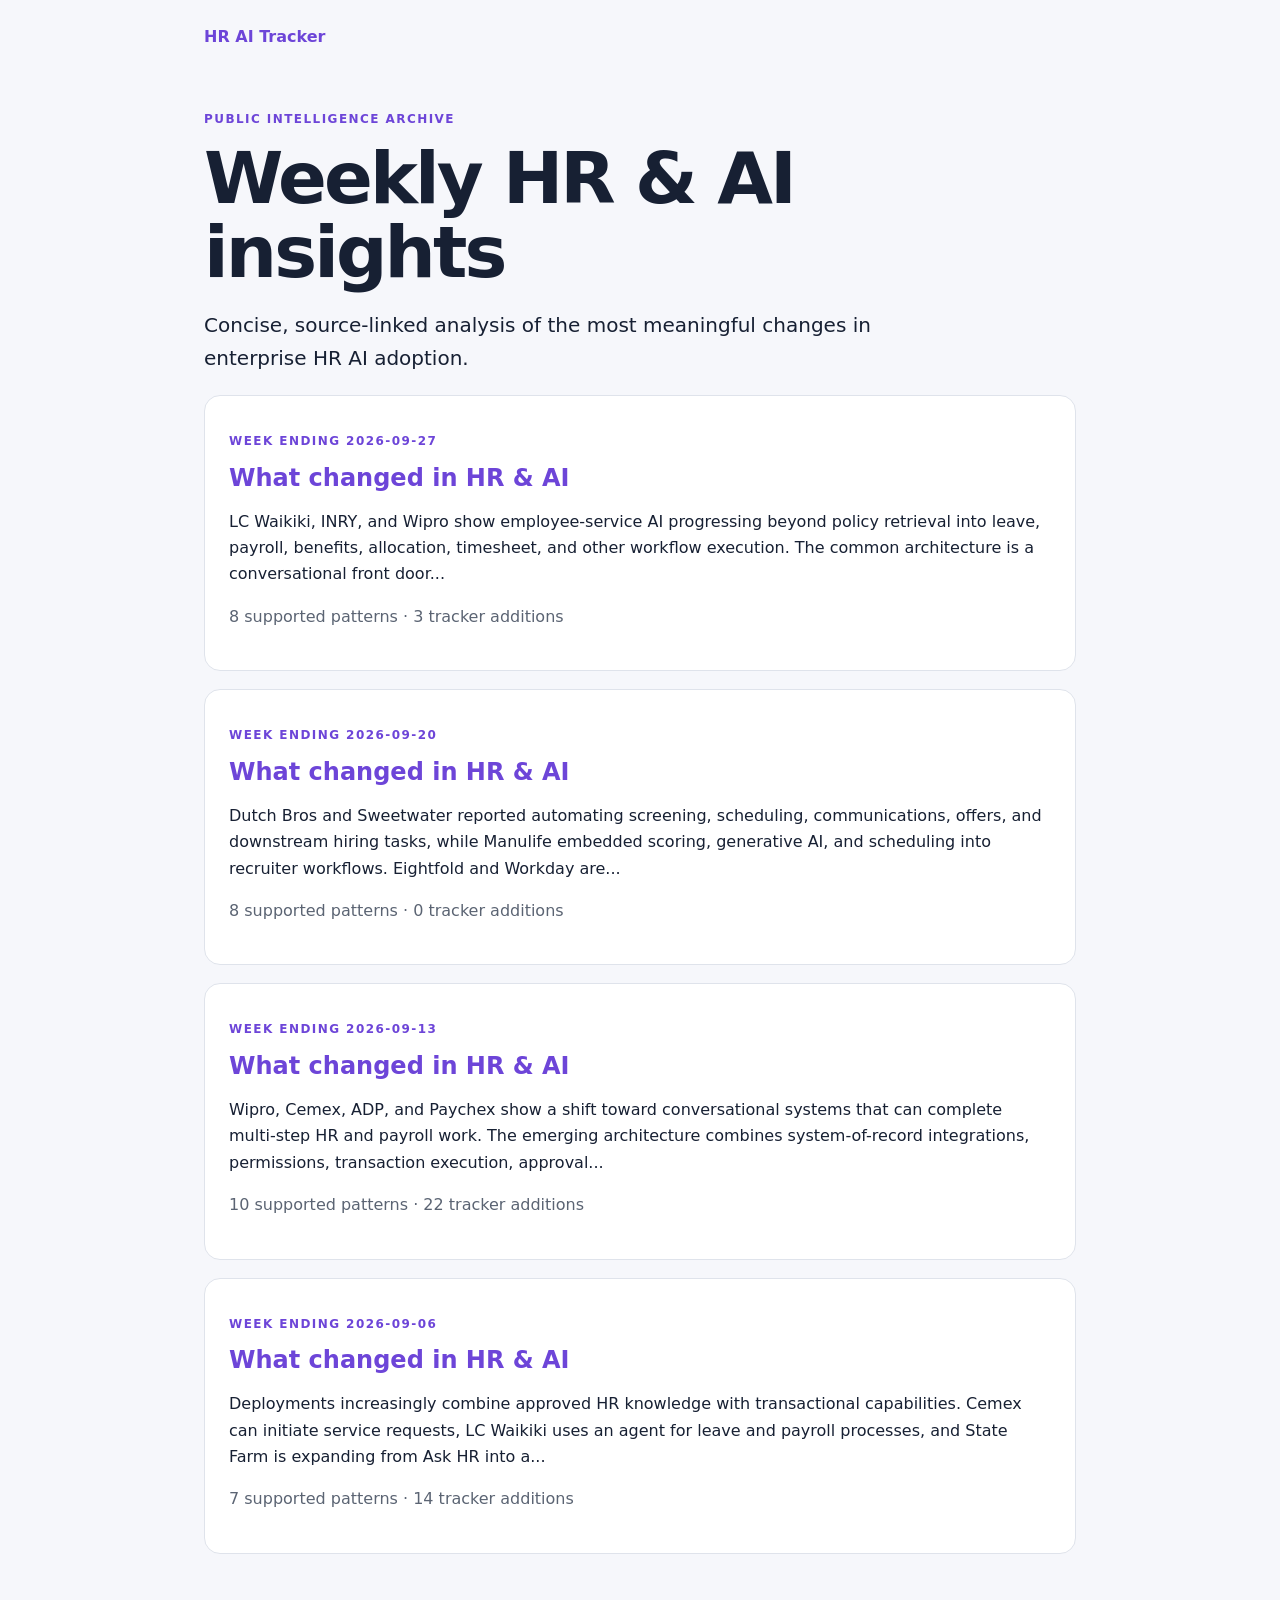
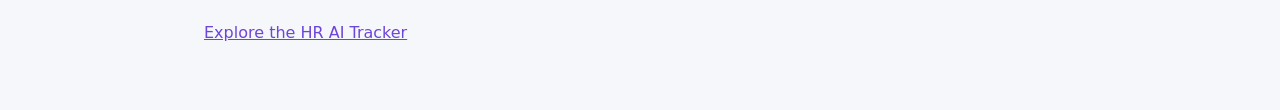
==== insights/index.html @ 130c34c1 "Weekly intelligence update — 2026-09-27" ====
<!doctype html>
<html lang="en">
<head>
  <meta charset="utf-8">
  <meta name="viewport" content="width=device-width, initial-scale=1">
  <meta name="description" content="An archive of weekly HR and AI intelligence briefs with links to public evidence.">
  <title>Weekly HR &amp; AI Insights</title>
  <link rel="stylesheet" href="style.css">
</head>
<body>
  <header class="site-header"><a class="brand" href="../">HR AI Tracker</a></header>
  <main>
    <p class="eyebrow">PUBLIC INTELLIGENCE ARCHIVE</p>
    <h1>Weekly HR &amp; AI insights</h1>
    <p class="lede">Concise, source-linked analysis of the most meaningful changes in enterprise HR AI adoption.</p>
    <section class="archive">
        <article class="archive-card">
          <p class="eyebrow">WEEK ENDING 2026-09-27</p>
          <h2><a href="2026-09-27.html">What changed in HR &amp; AI</a></h2>
          <p>LC Waikiki, INRY, and Wipro show employee-service AI progressing beyond policy retrieval into leave, payroll, benefits, allocation, timesheet, and other workflow execution. The common architecture is a conversational front door...</p>
          <p class="archive-meta">8 supported patterns · 3 tracker additions</p>
        </article>
        <article class="archive-card">
          <p class="eyebrow">WEEK ENDING 2026-09-20</p>
          <h2><a href="2026-09-20.html">What changed in HR &amp; AI</a></h2>
          <p>Dutch Bros and Sweetwater reported automating screening, scheduling, communications, offers, and downstream hiring tasks, while Manulife embedded scoring, generative AI, and scheduling into recruiter workflows. Eightfold and Workday are...</p>
          <p class="archive-meta">8 supported patterns · 0 tracker additions</p>
        </article>
        <article class="archive-card">
          <p class="eyebrow">WEEK ENDING 2026-09-13</p>
          <h2><a href="2026-09-13.html">What changed in HR &amp; AI</a></h2>
          <p>Wipro, Cemex, ADP, and Paychex show a shift toward conversational systems that can complete multi-step HR and payroll work. The emerging architecture combines system-of-record integrations, permissions, transaction execution, approval...</p>
          <p class="archive-meta">10 supported patterns · 22 tracker additions</p>
        </article>
        <article class="archive-card">
          <p class="eyebrow">WEEK ENDING 2026-09-06</p>
          <h2><a href="2026-09-06.html">What changed in HR &amp; AI</a></h2>
          <p>Deployments increasingly combine approved HR knowledge with transactional capabilities. Cemex can initiate service requests, LC Waikiki uses an agent for leave and payroll processes, and State Farm is expanding from Ask HR into a...</p>
          <p class="archive-meta">7 supported patterns · 14 tracker additions</p>
        </article></section>
  </main>
  <footer><a href="../">Explore the HR AI Tracker</a></footer>
</body>
</html>
---- insights/style.css ----
:root{color-scheme:light;--ink:#172033;--muted:#5b6473;--paper:#f6f7fb;--card:#fff;--accent:#6d45d8;--line:#dfe3eb}
*{box-sizing:border-box}
body{margin:0;background:var(--paper);color:var(--ink);font:16px/1.65 system-ui,-apple-system,BlinkMacSystemFont,"Segoe UI",sans-serif}
.site-header,main,footer{max-width:920px;margin:auto;padding:24px}
.site-header{display:flex;justify-content:space-between;gap:24px}
.brand{font-weight:800;text-decoration:none}
a{color:var(--accent)}
h1{font-size:clamp(2.2rem,7vw,4.5rem);line-height:1.02;letter-spacing:-.04em;margin:.25rem 0}
h2{line-height:1.2}
.eyebrow{font-size:.75rem;font-weight:800;letter-spacing:.12em;color:var(--accent)}
.date,.archive-meta,.companies{color:var(--muted)}
.lede{font-size:1.25rem;max-width:720px}
.metrics{display:flex;gap:16px;margin:32px 0}
.metrics div{display:flex;flex-direction:column;background:var(--card);border:1px solid var(--line);border-radius:14px;padding:18px 24px}
.metrics strong{font-size:2rem}
.metrics span{color:var(--muted)}
.section-title{margin-top:48px}
.insight-card,.archive-card,.methodology{background:var(--card);border:1px solid var(--line);border-radius:16px;padding:24px;margin:18px 0}
.sources{font-size:.95rem}
.improvements{padding-left:1.25rem}
.improvements li{margin:18px 0}
.archive-card h2{margin:.2rem 0}
.archive-card h2 a{text-decoration:none}
.methodology{margin-top:48px;border-left:5px solid var(--accent)}
footer{padding-bottom:64px}
@media(max-width:560px){.metrics{flex-direction:column}.site-header{align-items:flex-start;flex-direction:column}}
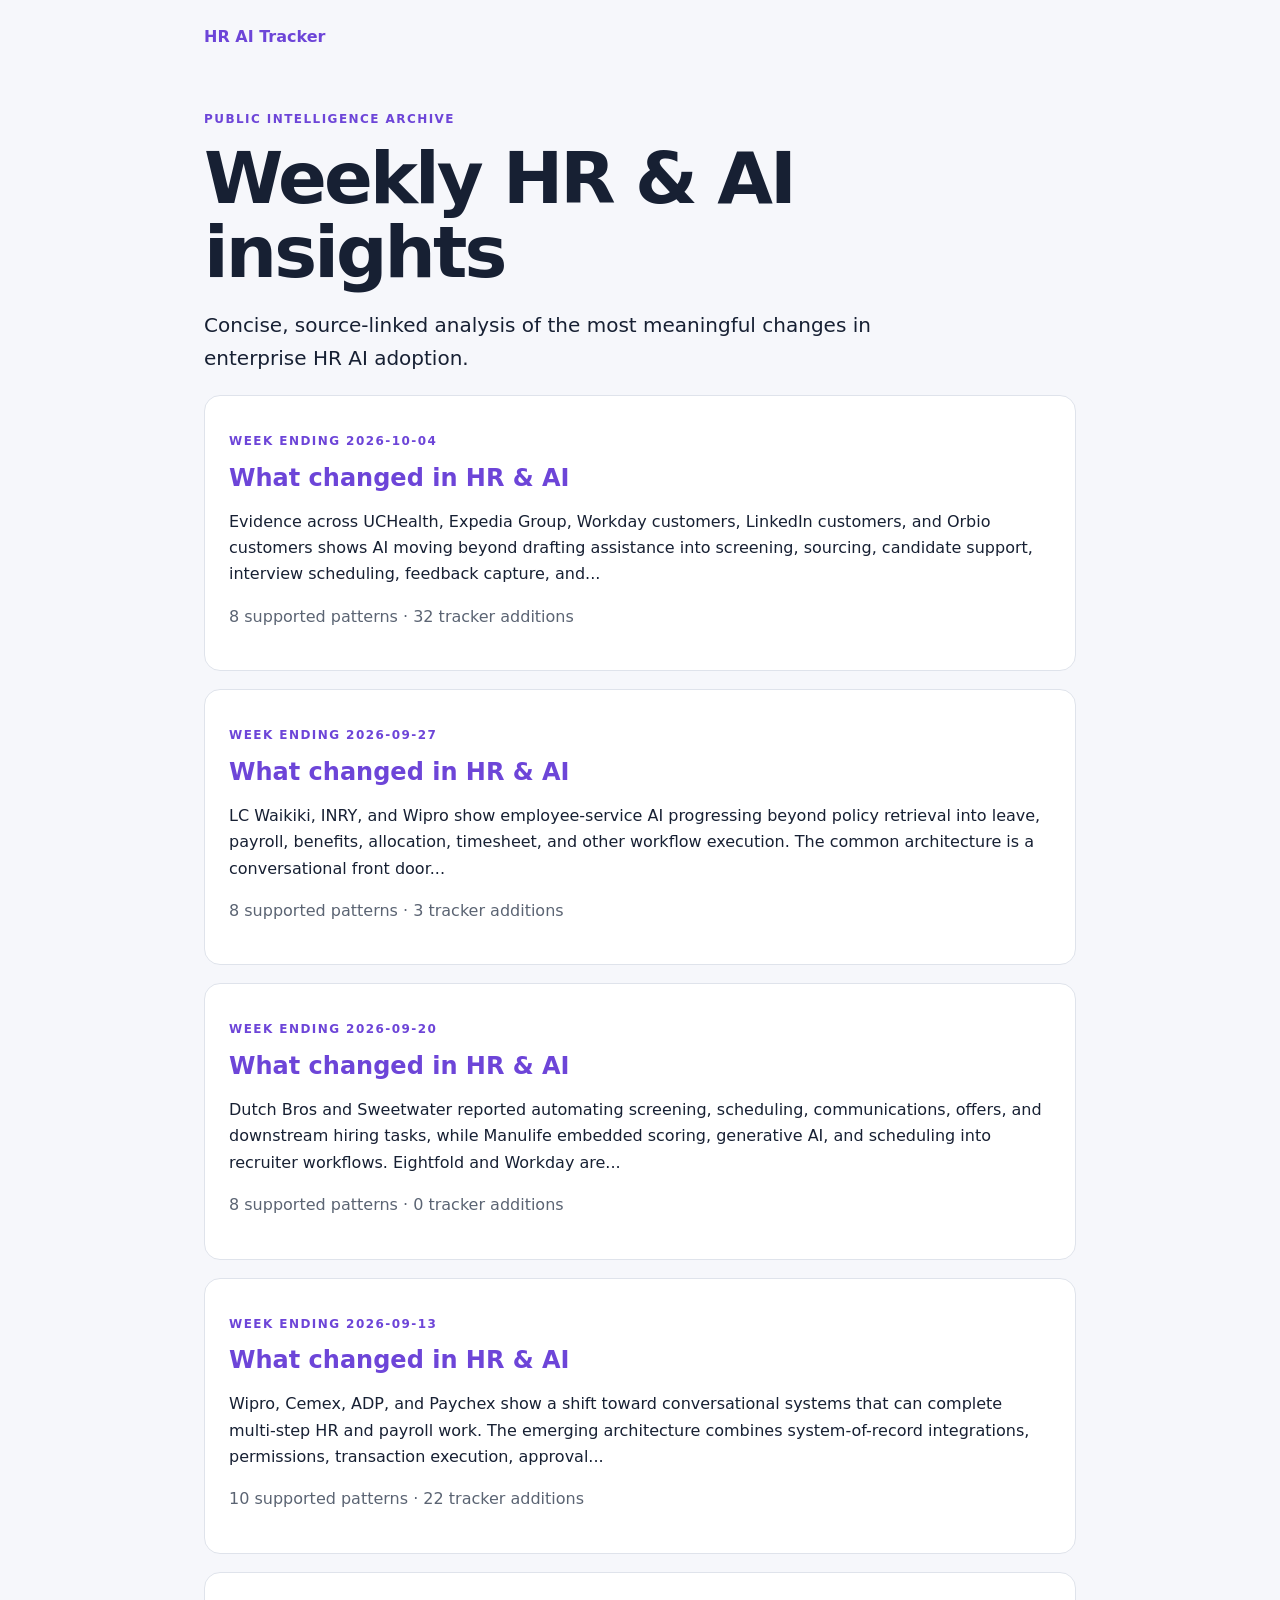
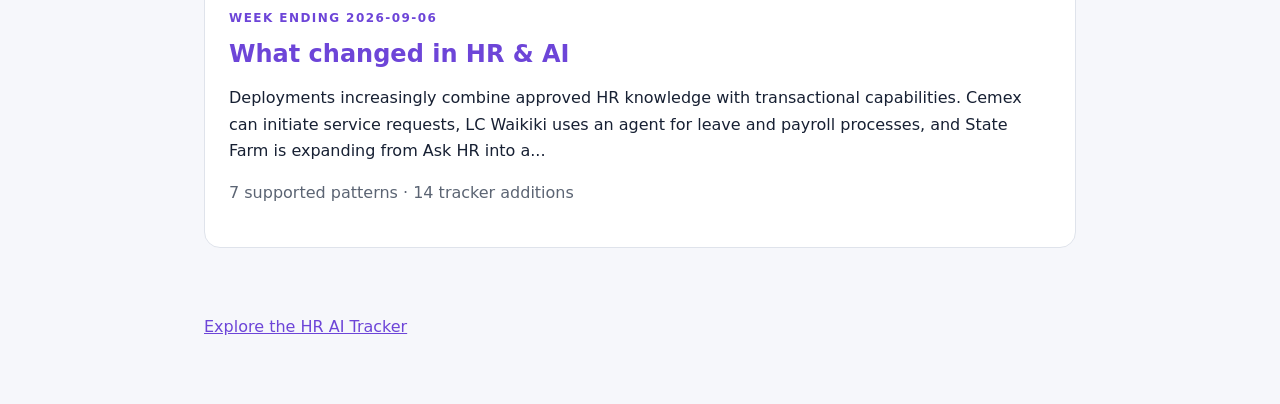
==== commit ed84fdd0: "Weekly intelligence update — 2026-10-04" ====
--- a/insights/index.html
+++ b/insights/index.html
@@ -14,6 +14,12 @@
     <h1>Weekly HR &amp; AI insights</h1>
     <p class="lede">Concise, source-linked analysis of the most meaningful changes in enterprise HR AI adoption.</p>
     <section class="archive">
+        <article class="archive-card">
+          <p class="eyebrow">WEEK ENDING 2026-10-04</p>
+          <h2><a href="2026-10-04.html">What changed in HR &amp; AI</a></h2>
+          <p>Evidence across UCHealth, Expedia Group, Workday customers, LinkedIn customers, and Orbio customers shows AI moving beyond drafting assistance into screening, sourcing, candidate support, interview scheduling, feedback capture, and...</p>
+          <p class="archive-meta">8 supported patterns · 32 tracker additions</p>
+        </article>
         <article class="archive-card">
           <p class="eyebrow">WEEK ENDING 2026-09-27</p>
           <h2><a href="2026-09-27.html">What changed in HR &amp; AI</a></h2>
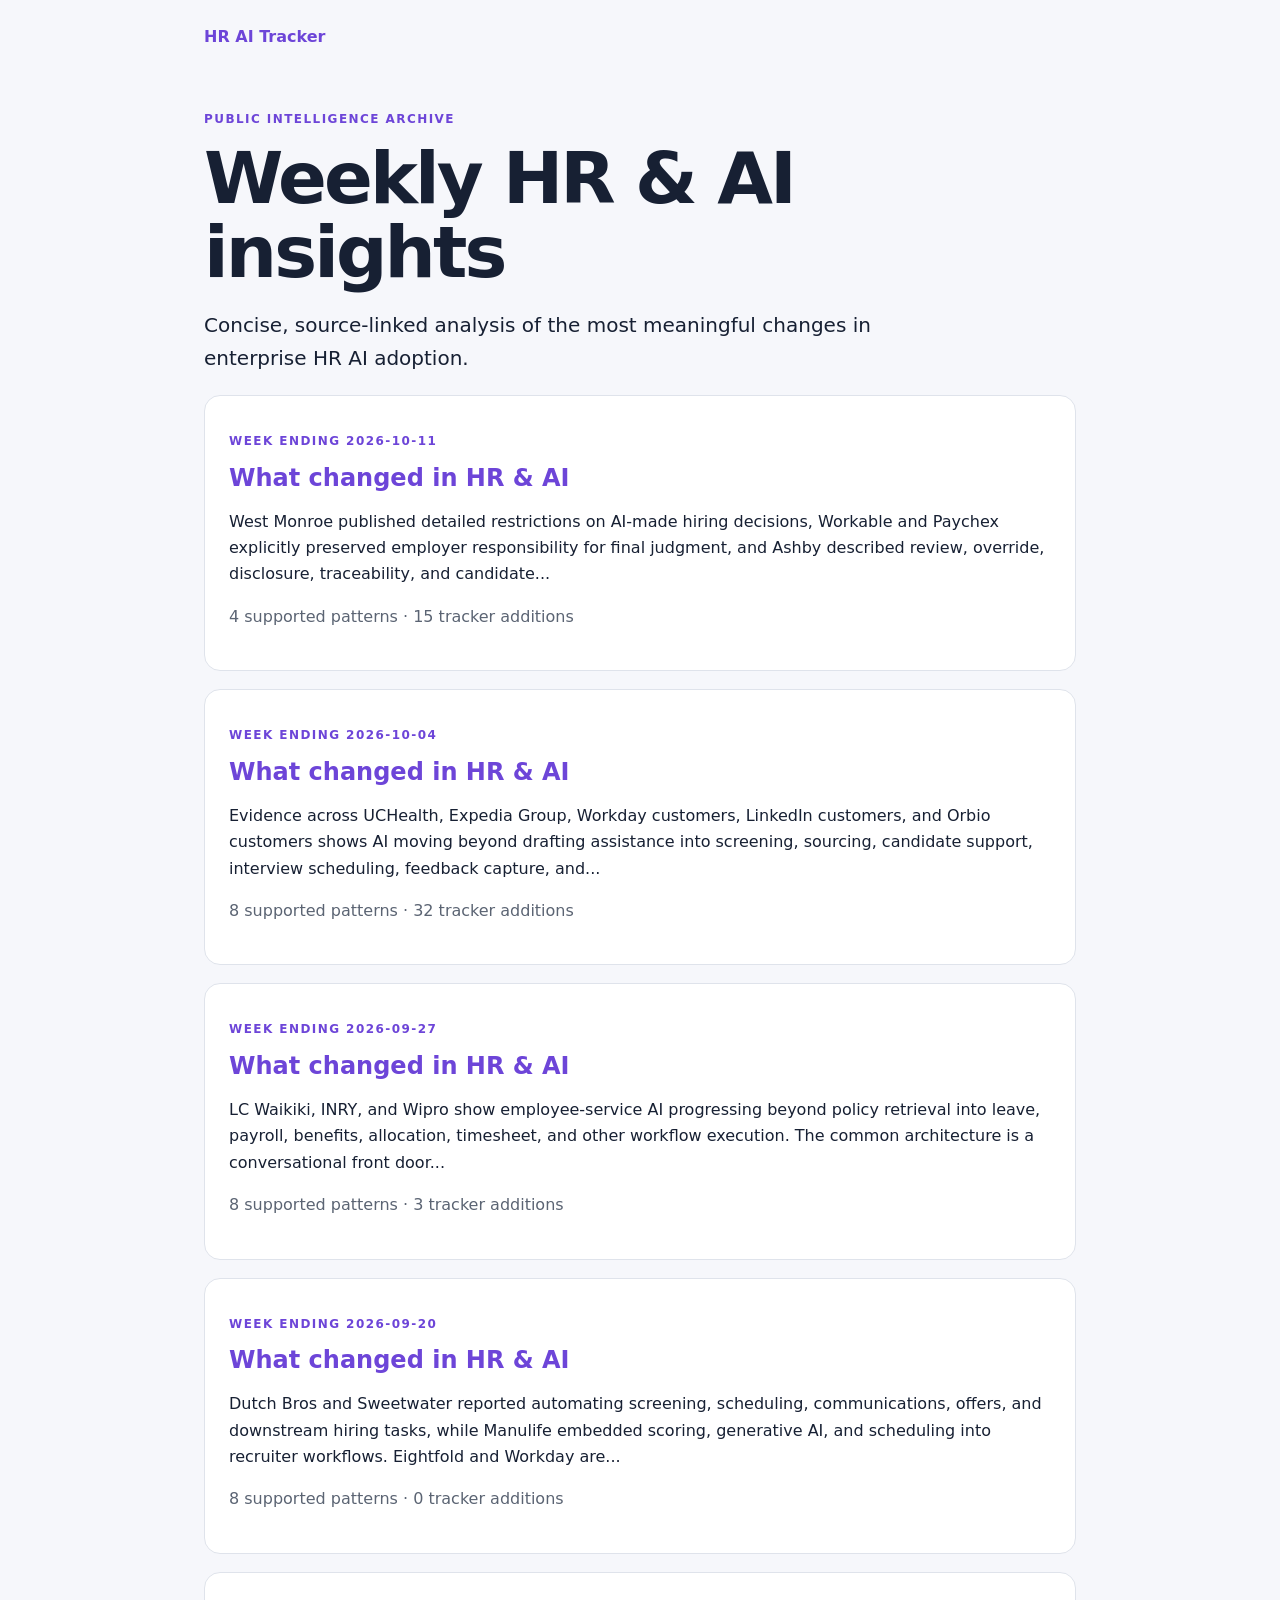
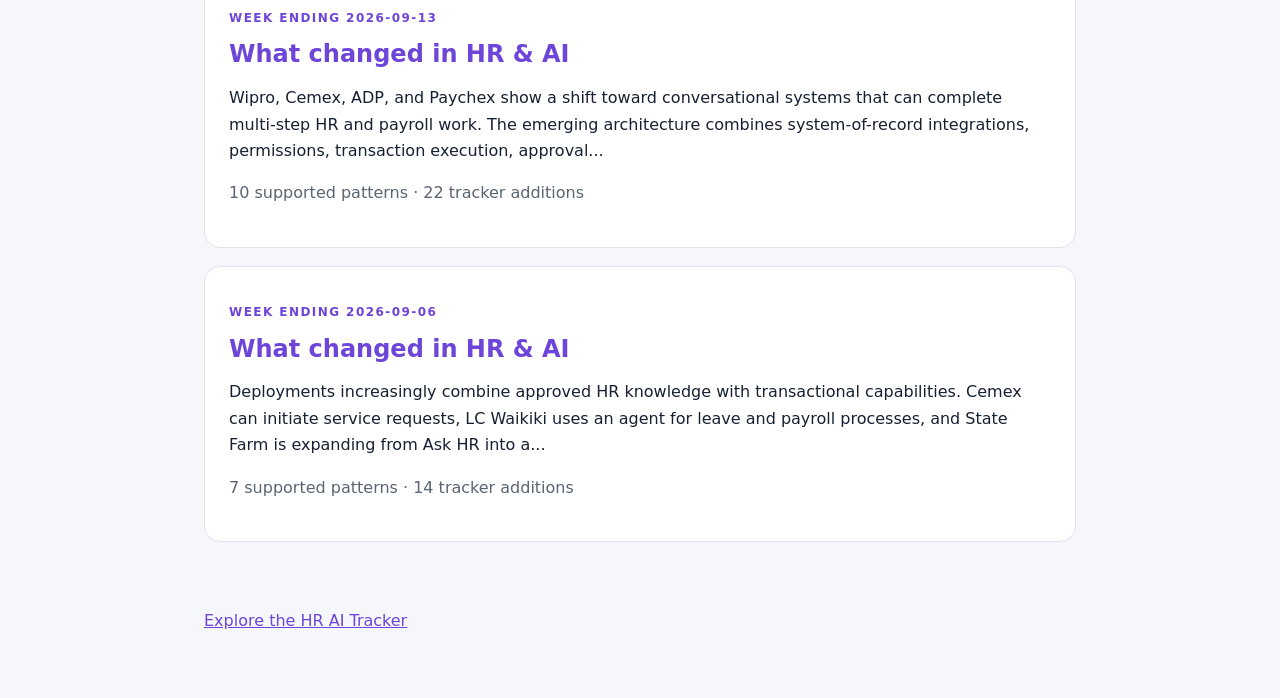
==== commit 24797648: "Weekly intelligence update — 2026-10-11" ====
--- a/insights/index.html
+++ b/insights/index.html
@@ -14,6 +14,12 @@
     <h1>Weekly HR &amp; AI insights</h1>
     <p class="lede">Concise, source-linked analysis of the most meaningful changes in enterprise HR AI adoption.</p>
     <section class="archive">
+        <article class="archive-card">
+          <p class="eyebrow">WEEK ENDING 2026-10-11</p>
+          <h2><a href="2026-10-11.html">What changed in HR &amp; AI</a></h2>
+          <p>West Monroe published detailed restrictions on AI-made hiring decisions, Workable and Paychex explicitly preserved employer responsibility for final judgment, and Ashby described review, override, disclosure, traceability, and candidate...</p>
+          <p class="archive-meta">4 supported patterns · 15 tracker additions</p>
+        </article>
         <article class="archive-card">
           <p class="eyebrow">WEEK ENDING 2026-10-04</p>
           <h2><a href="2026-10-04.html">What changed in HR &amp; AI</a></h2>
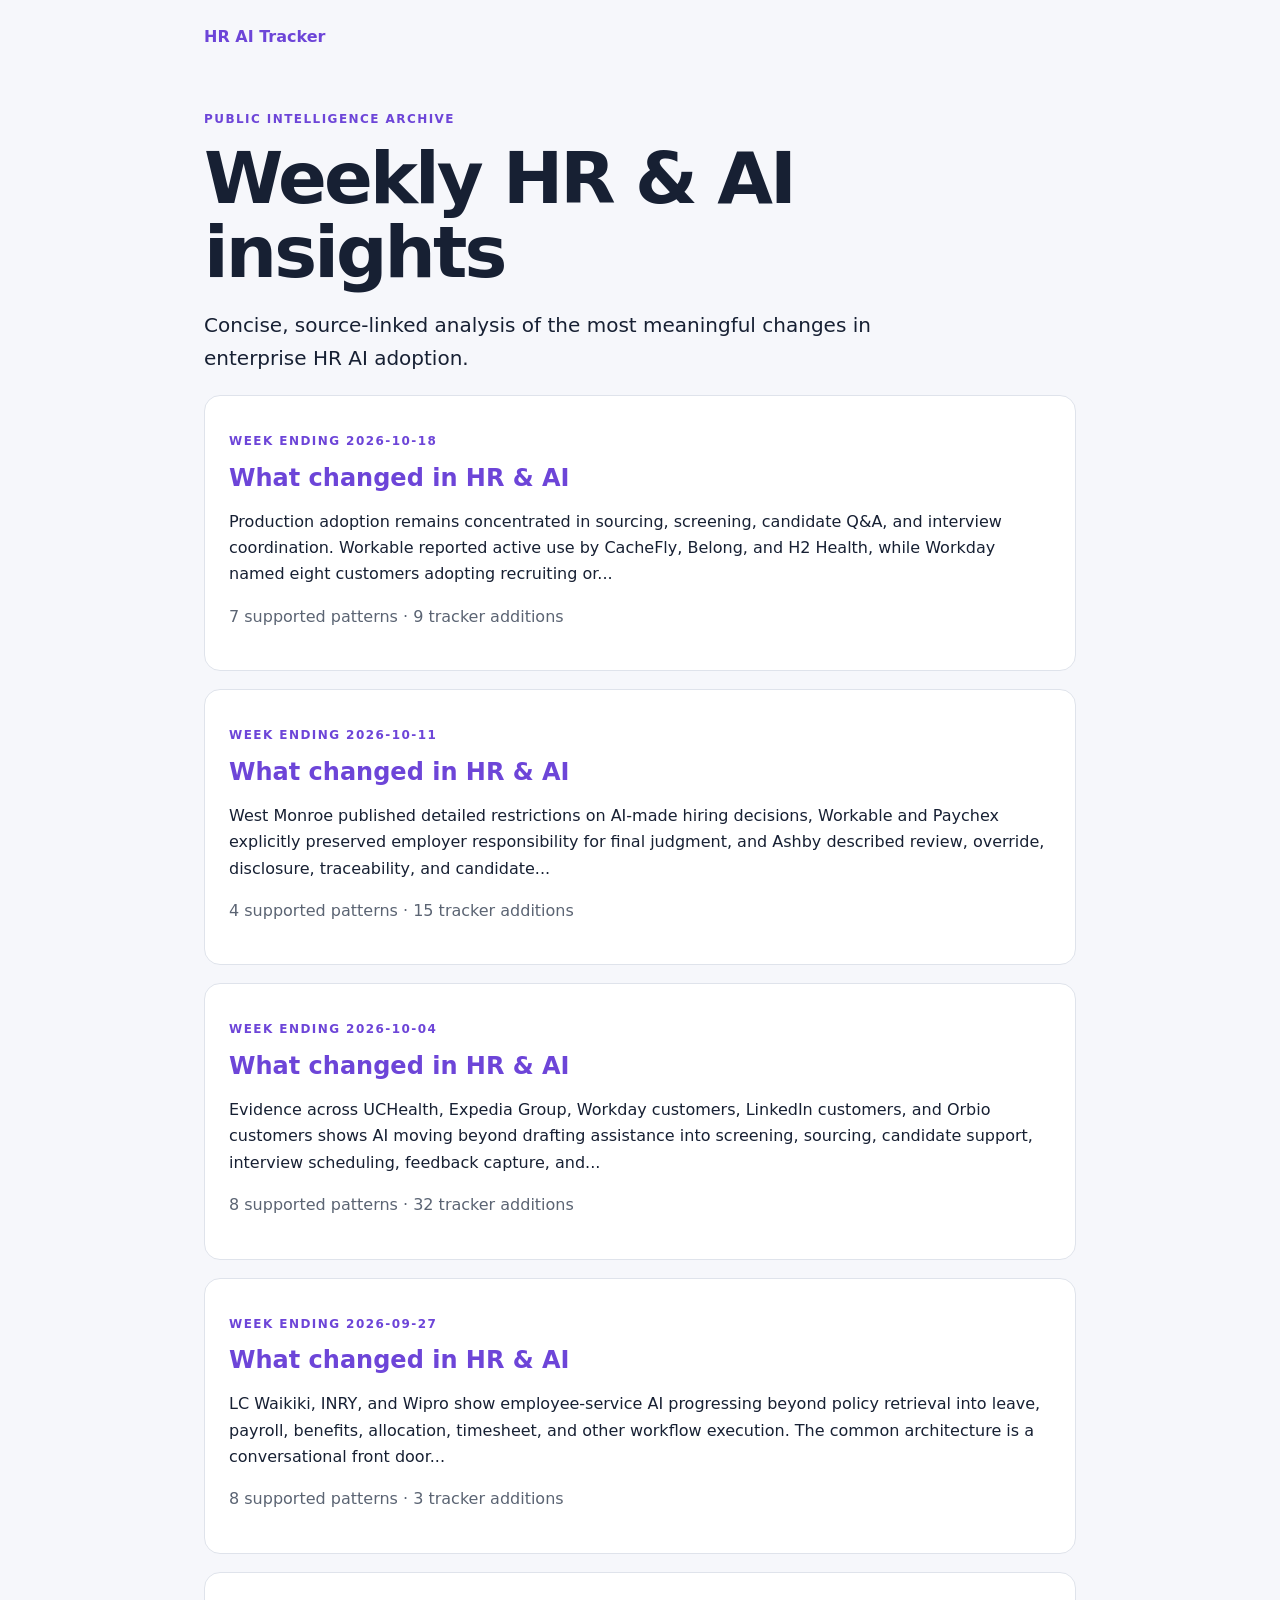
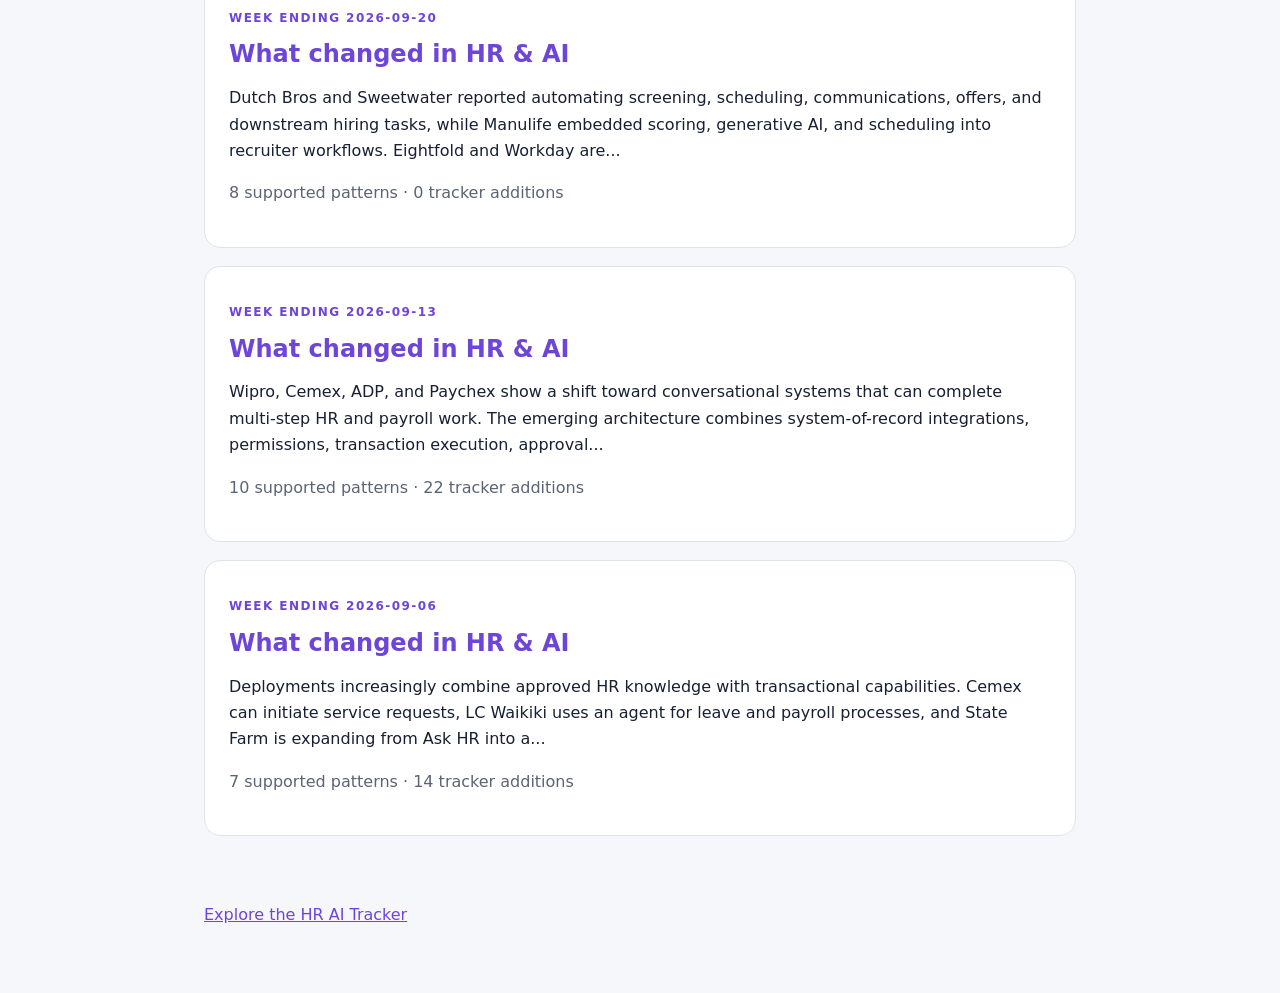
==== commit 4673c455: "Weekly intelligence update — 2026-10-18" ====
--- a/insights/index.html
+++ b/insights/index.html
@@ -14,6 +14,12 @@
     <h1>Weekly HR &amp; AI insights</h1>
     <p class="lede">Concise, source-linked analysis of the most meaningful changes in enterprise HR AI adoption.</p>
     <section class="archive">
+        <article class="archive-card">
+          <p class="eyebrow">WEEK ENDING 2026-10-18</p>
+          <h2><a href="2026-10-18.html">What changed in HR &amp; AI</a></h2>
+          <p>Production adoption remains concentrated in sourcing, screening, candidate Q&amp;A, and interview coordination. Workable reported active use by CacheFly, Belong, and H2 Health, while Workday named eight customers adopting recruiting or...</p>
+          <p class="archive-meta">7 supported patterns · 9 tracker additions</p>
+        </article>
         <article class="archive-card">
           <p class="eyebrow">WEEK ENDING 2026-10-11</p>
           <h2><a href="2026-10-11.html">What changed in HR &amp; AI</a></h2>
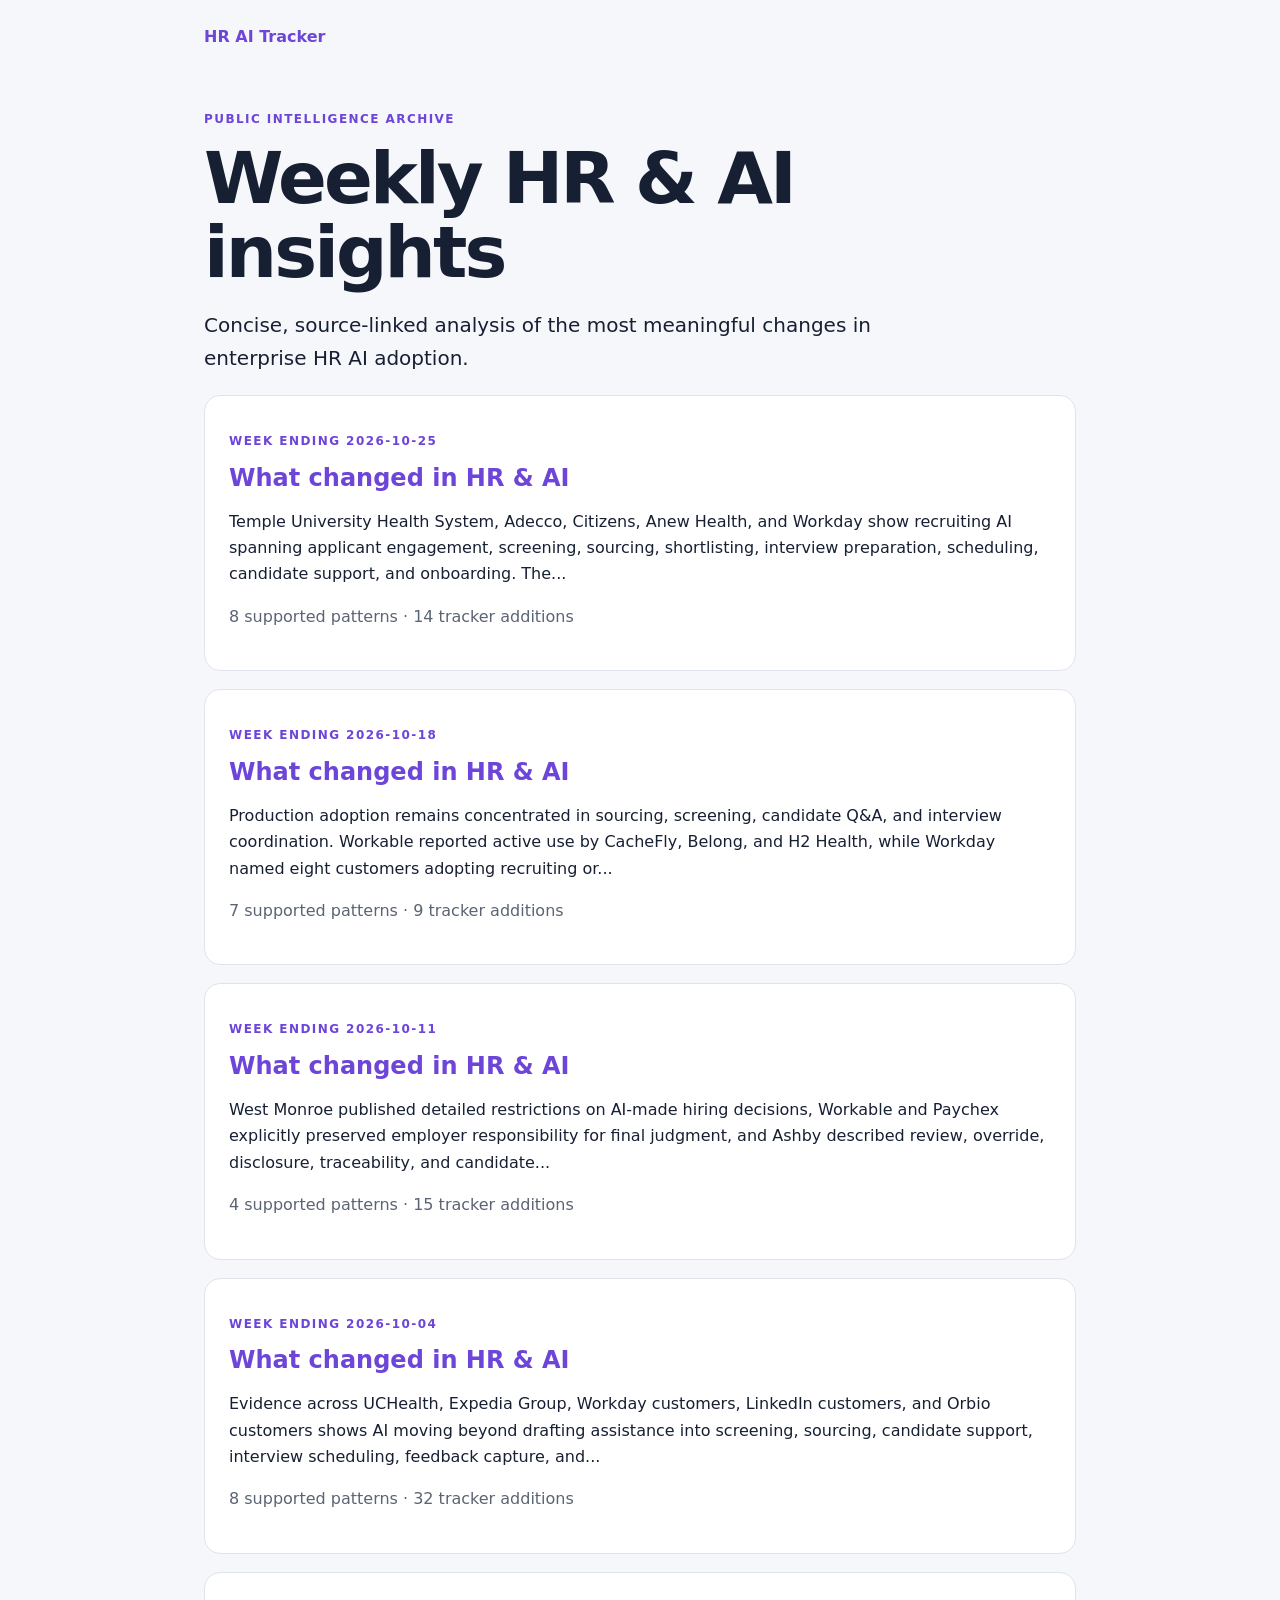
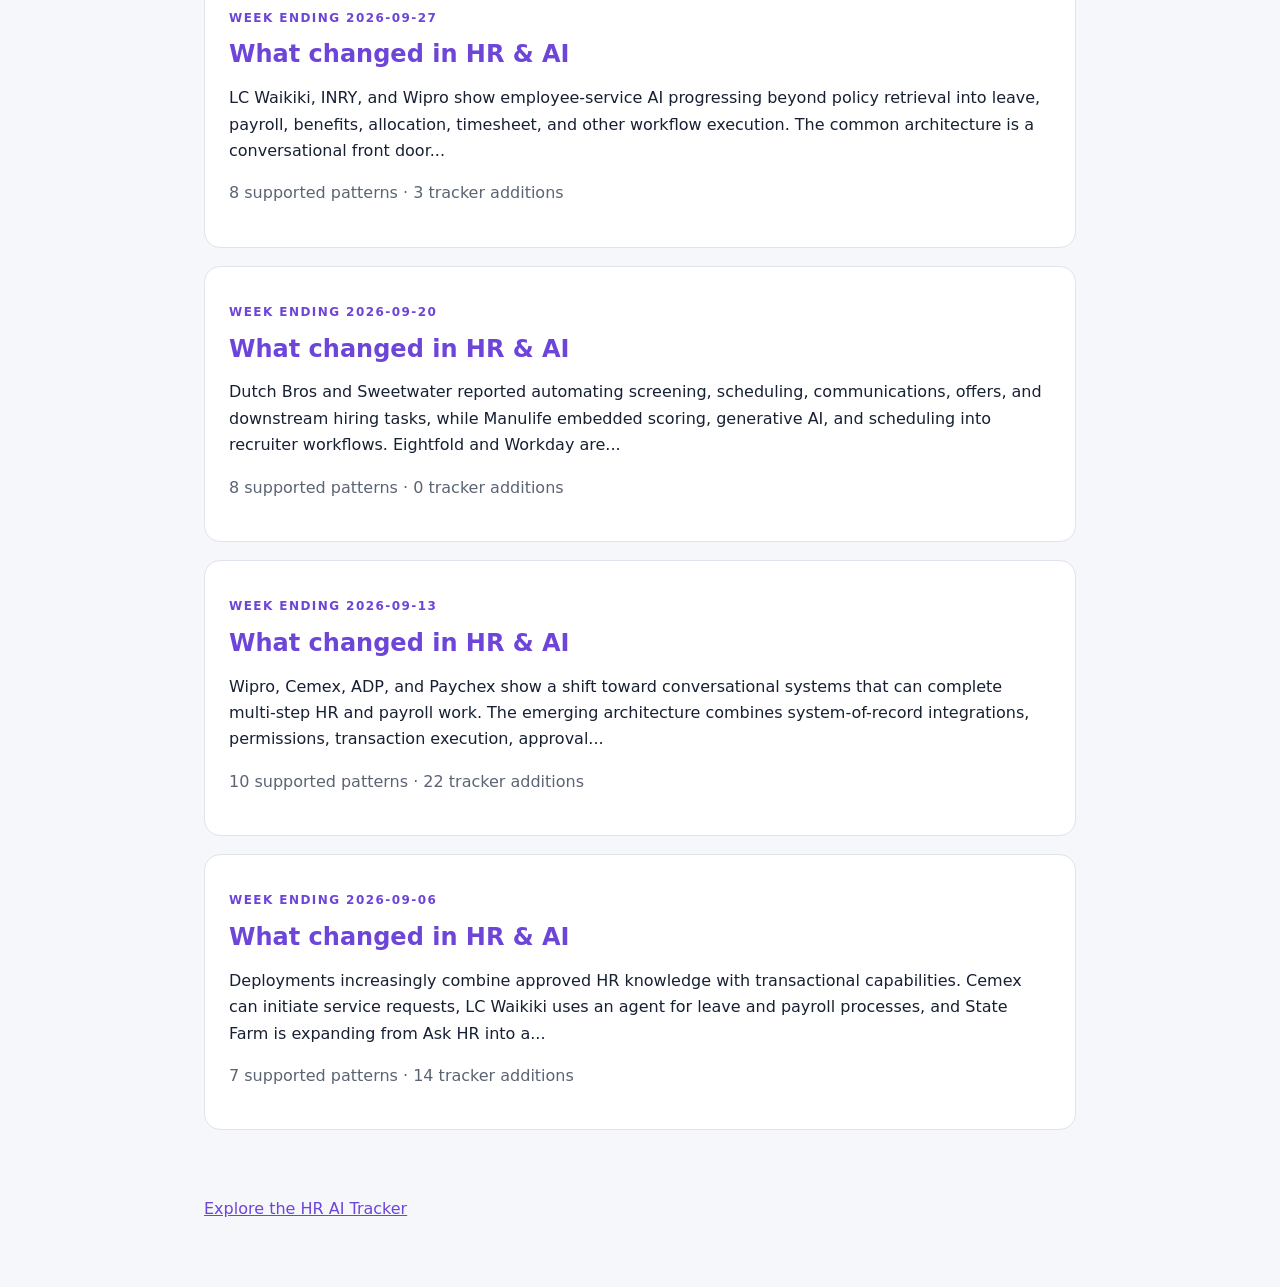
==== commit 1af73889: "Weekly intelligence update — 2026-10-25" ====
--- a/insights/index.html
+++ b/insights/index.html
@@ -14,6 +14,12 @@
     <h1>Weekly HR &amp; AI insights</h1>
     <p class="lede">Concise, source-linked analysis of the most meaningful changes in enterprise HR AI adoption.</p>
     <section class="archive">
+        <article class="archive-card">
+          <p class="eyebrow">WEEK ENDING 2026-10-25</p>
+          <h2><a href="2026-10-25.html">What changed in HR &amp; AI</a></h2>
+          <p>Temple University Health System, Adecco, Citizens, Anew Health, and Workday show recruiting AI spanning applicant engagement, screening, sourcing, shortlisting, interview preparation, scheduling, candidate support, and onboarding. The...</p>
+          <p class="archive-meta">8 supported patterns · 14 tracker additions</p>
+        </article>
         <article class="archive-card">
           <p class="eyebrow">WEEK ENDING 2026-10-18</p>
           <h2><a href="2026-10-18.html">What changed in HR &amp; AI</a></h2>
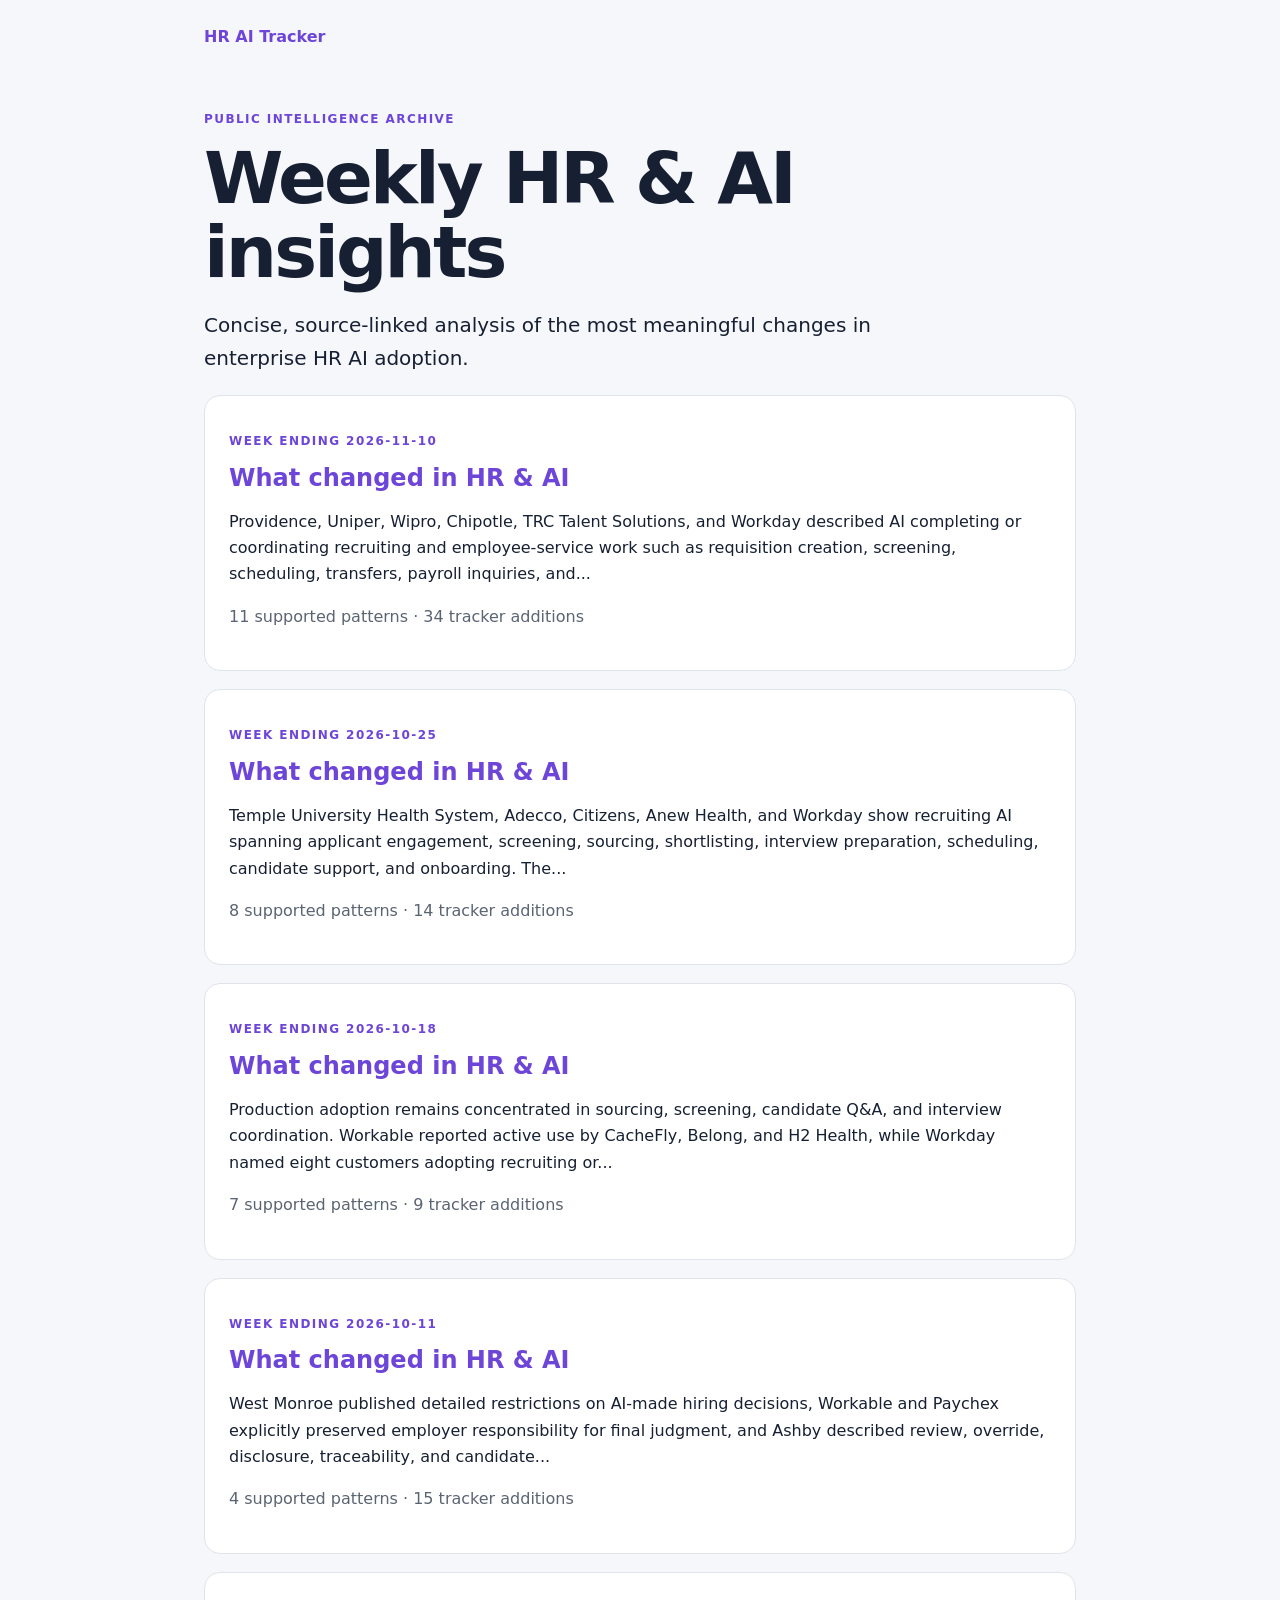
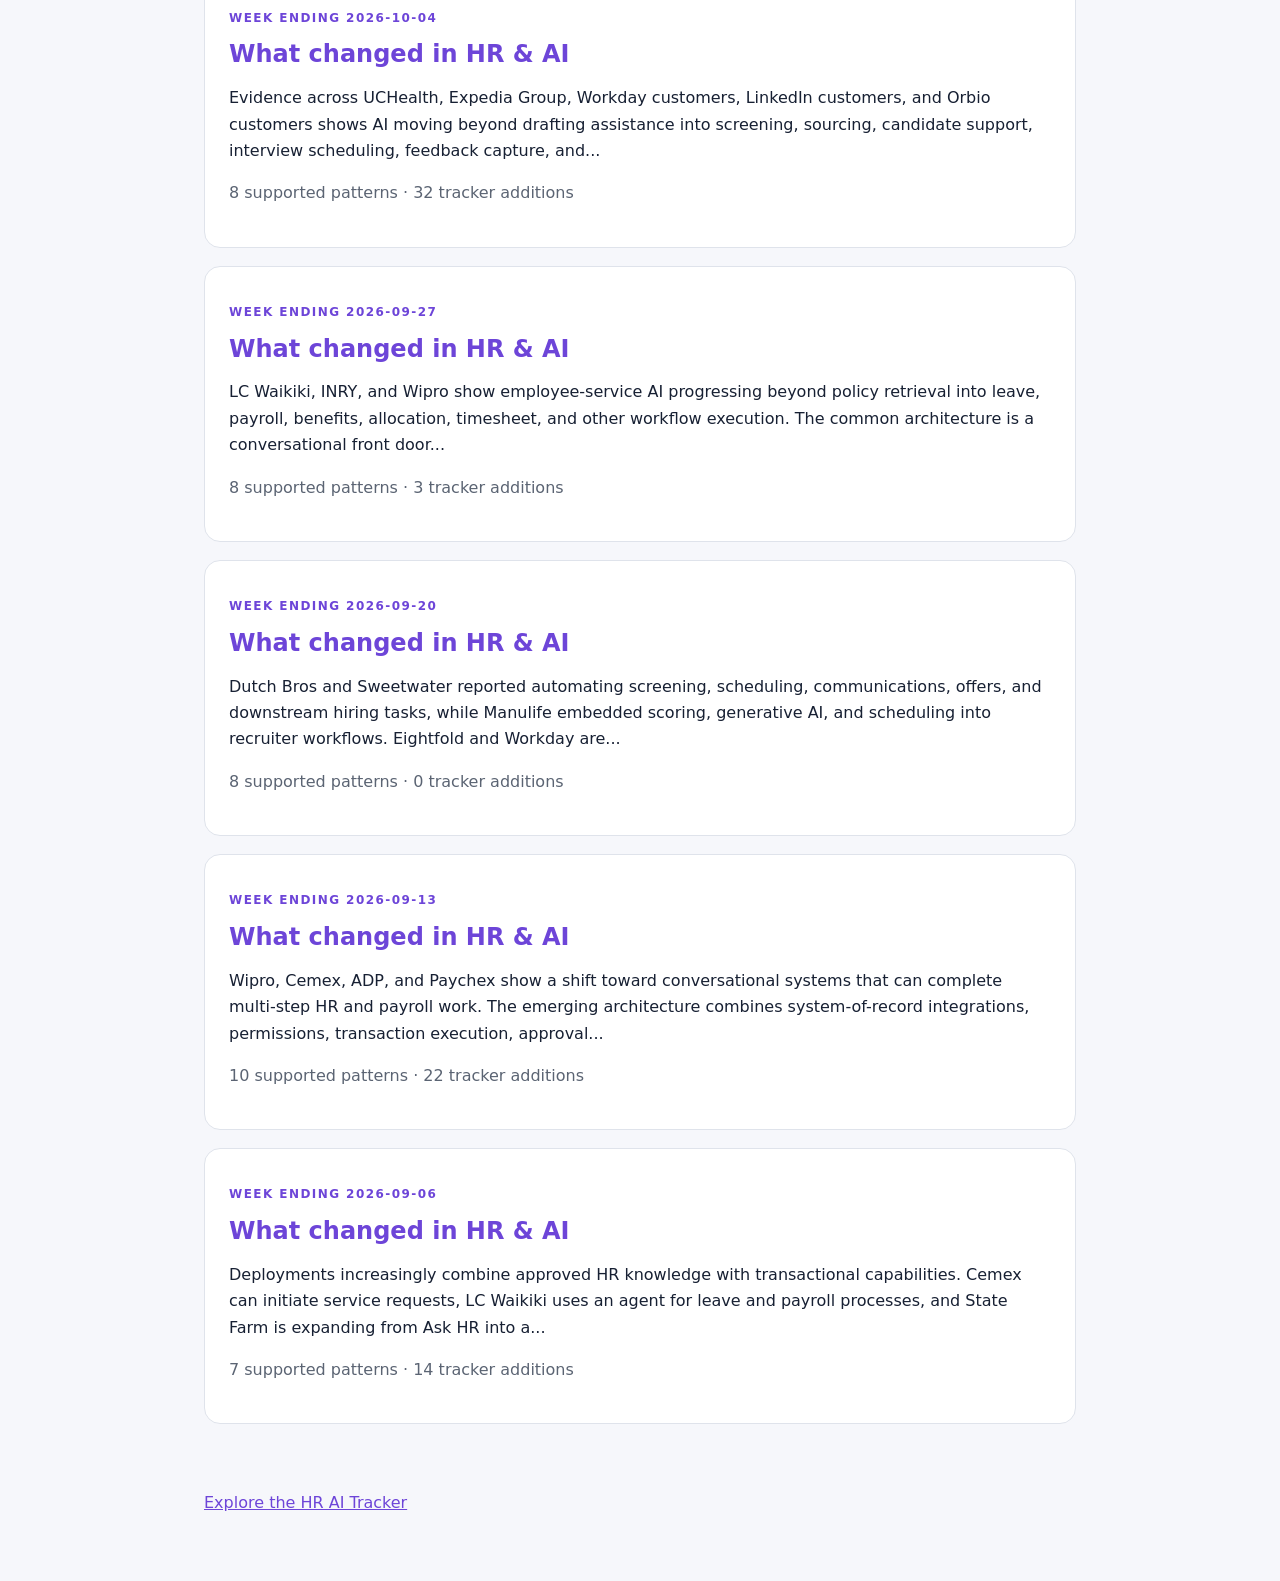
==== commit cefd3a6c: "Weekly intelligence update — 2026-11-10" ====
--- a/insights/index.html
+++ b/insights/index.html
@@ -14,6 +14,12 @@
     <h1>Weekly HR &amp; AI insights</h1>
     <p class="lede">Concise, source-linked analysis of the most meaningful changes in enterprise HR AI adoption.</p>
     <section class="archive">
+        <article class="archive-card">
+          <p class="eyebrow">WEEK ENDING 2026-11-10</p>
+          <h2><a href="2026-11-10.html">What changed in HR &amp; AI</a></h2>
+          <p>Providence, Uniper, Wipro, Chipotle, TRC Talent Solutions, and Workday described AI completing or coordinating recruiting and employee-service work such as requisition creation, screening, scheduling, transfers, payroll inquiries, and...</p>
+          <p class="archive-meta">11 supported patterns · 34 tracker additions</p>
+        </article>
         <article class="archive-card">
           <p class="eyebrow">WEEK ENDING 2026-10-25</p>
           <h2><a href="2026-10-25.html">What changed in HR &amp; AI</a></h2>
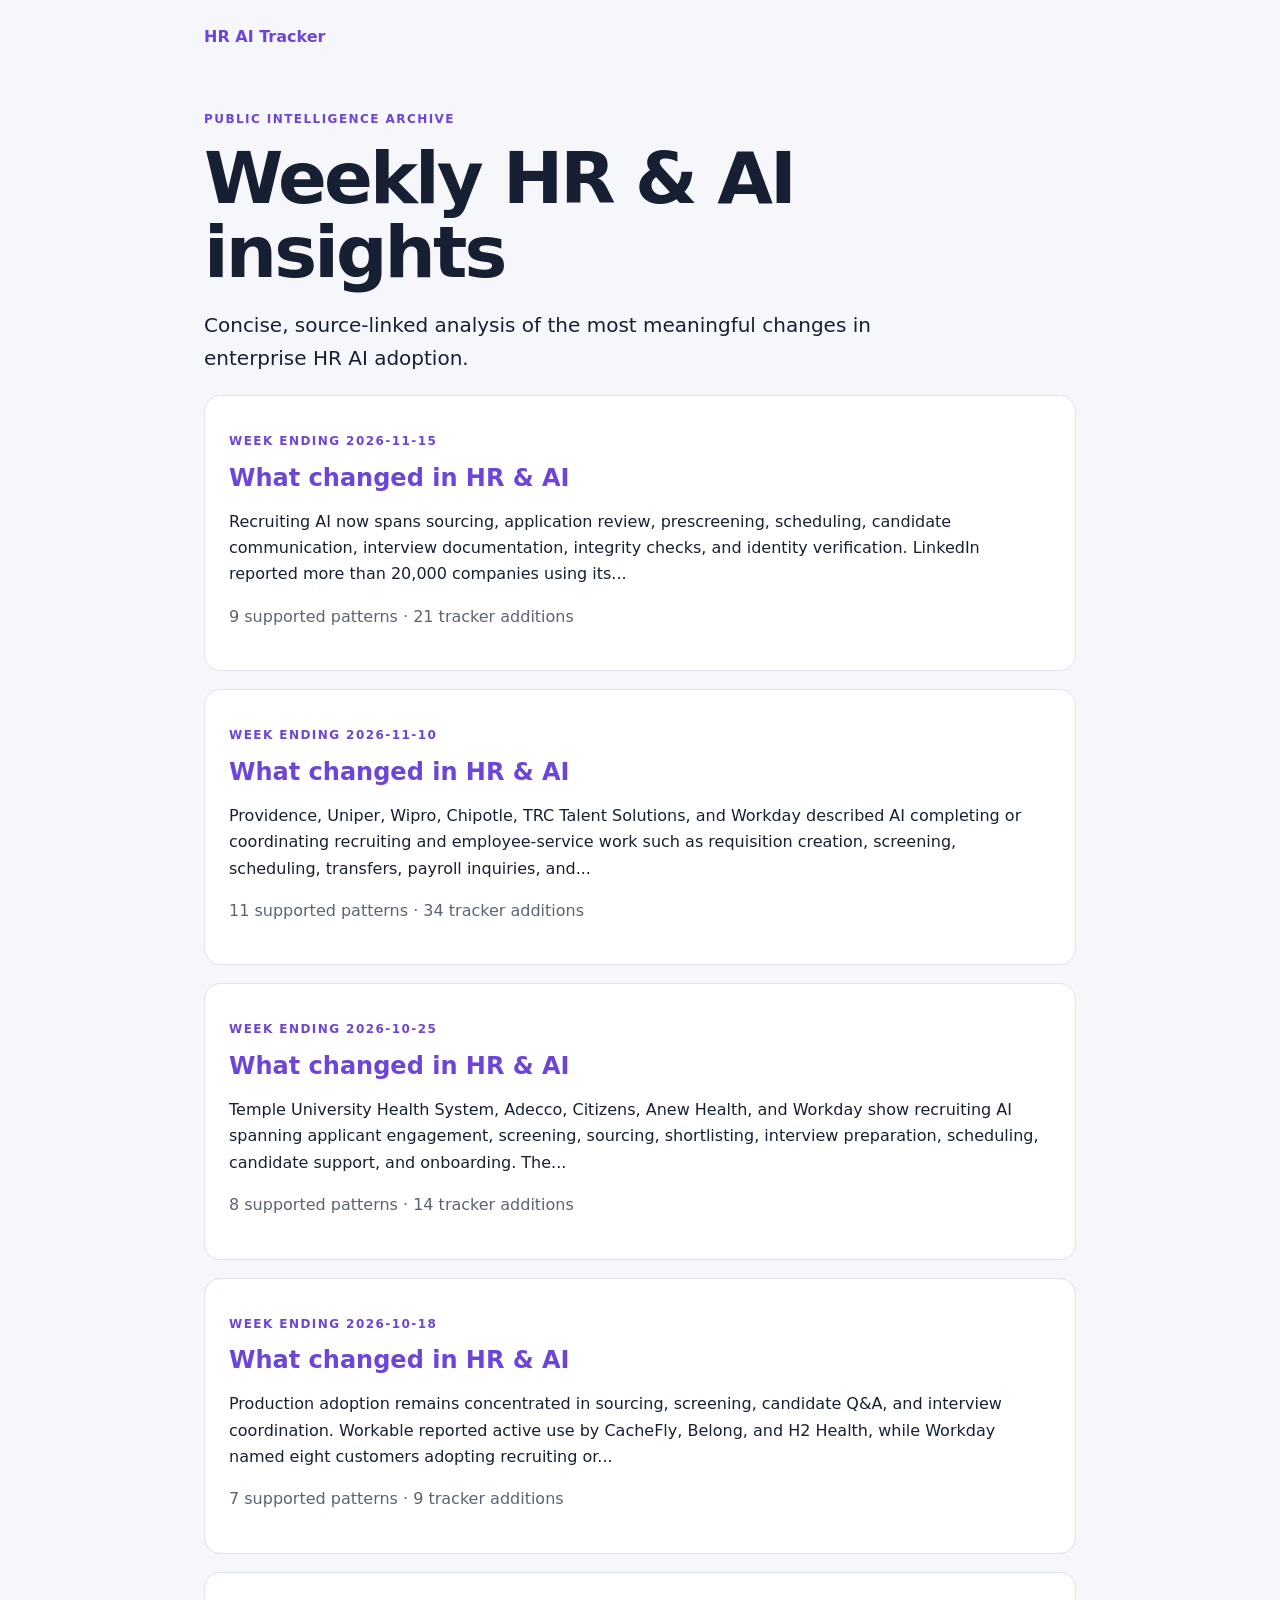
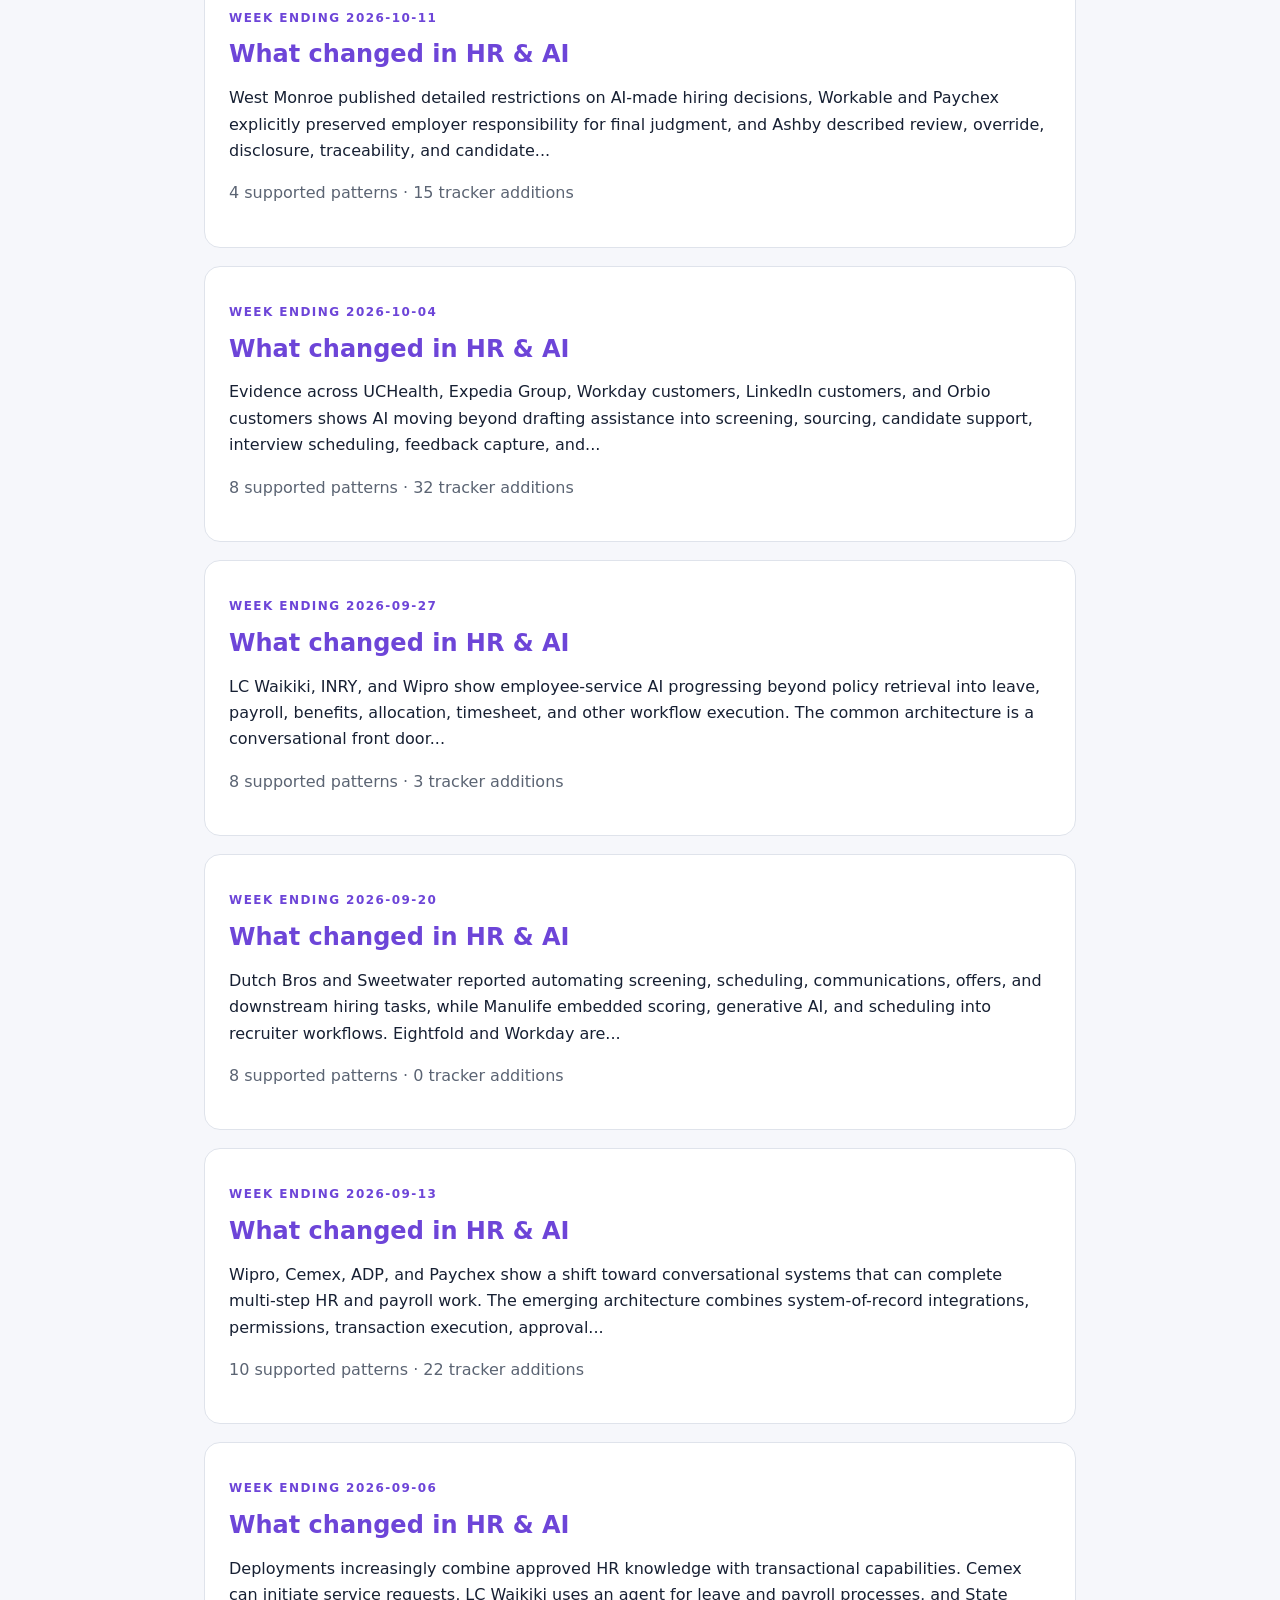
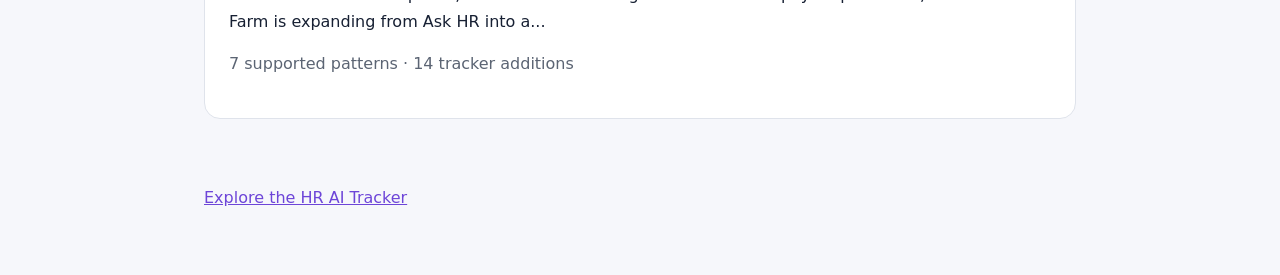
==== commit a0aa4adb: "Weekly intelligence update — 2026-11-15" ====
--- a/insights/index.html
+++ b/insights/index.html
@@ -14,6 +14,12 @@
     <h1>Weekly HR &amp; AI insights</h1>
     <p class="lede">Concise, source-linked analysis of the most meaningful changes in enterprise HR AI adoption.</p>
     <section class="archive">
+        <article class="archive-card">
+          <p class="eyebrow">WEEK ENDING 2026-11-15</p>
+          <h2><a href="2026-11-15.html">What changed in HR &amp; AI</a></h2>
+          <p>Recruiting AI now spans sourcing, application review, prescreening, scheduling, candidate communication, interview documentation, integrity checks, and identity verification. LinkedIn reported more than 20,000 companies using its...</p>
+          <p class="archive-meta">9 supported patterns · 21 tracker additions</p>
+        </article>
         <article class="archive-card">
           <p class="eyebrow">WEEK ENDING 2026-11-10</p>
           <h2><a href="2026-11-10.html">What changed in HR &amp; AI</a></h2>
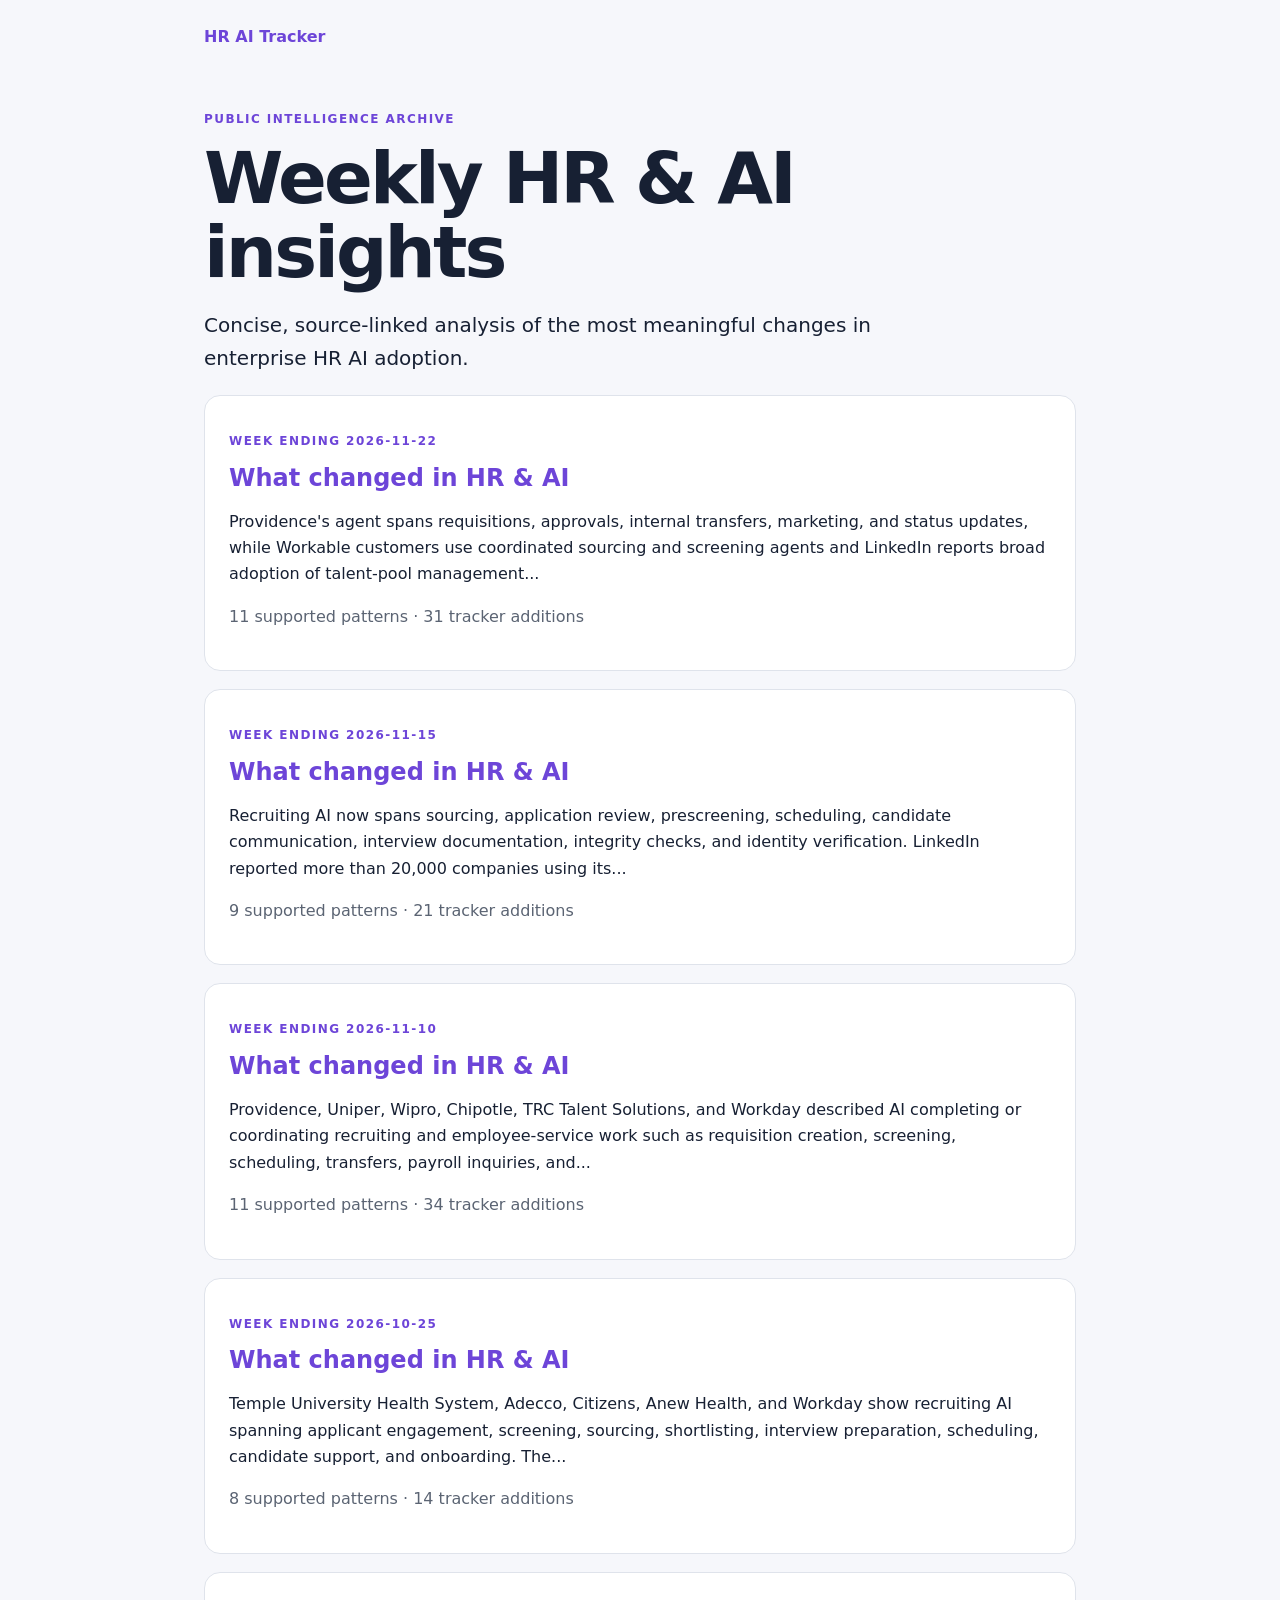
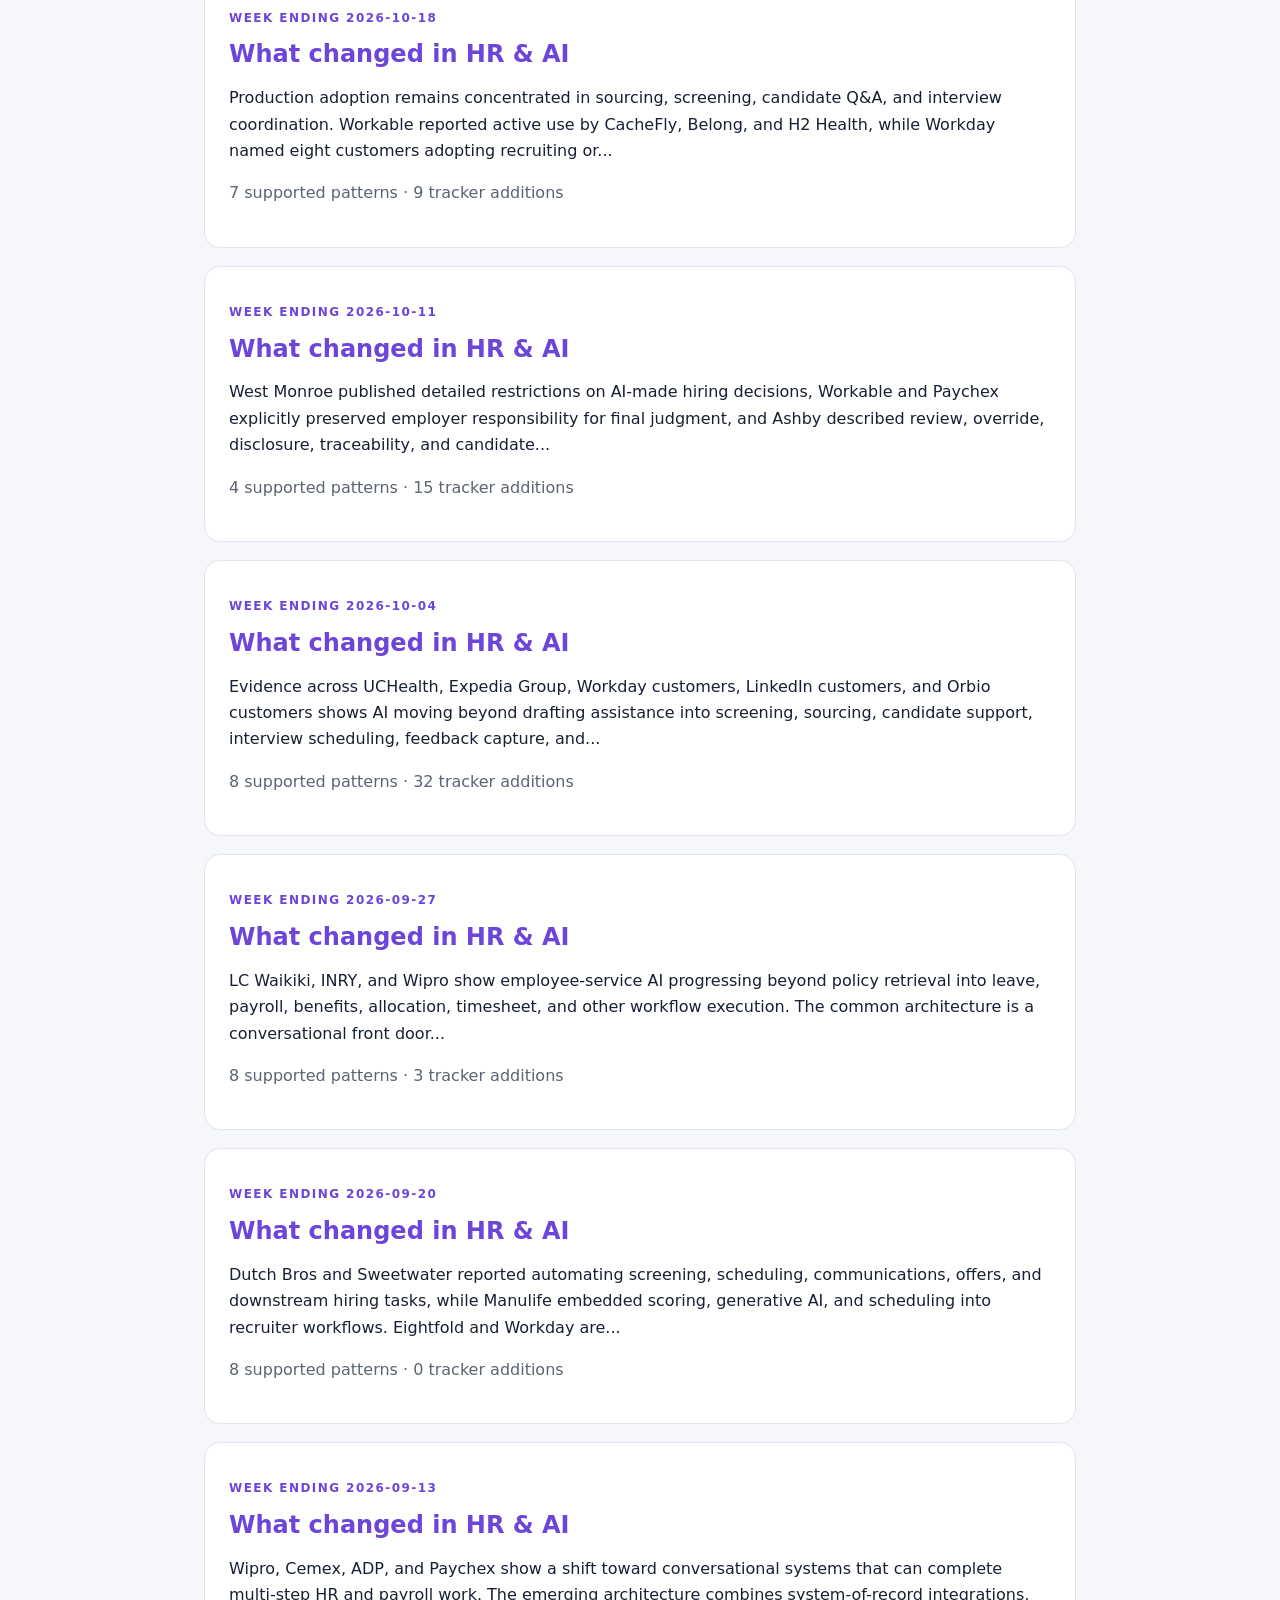
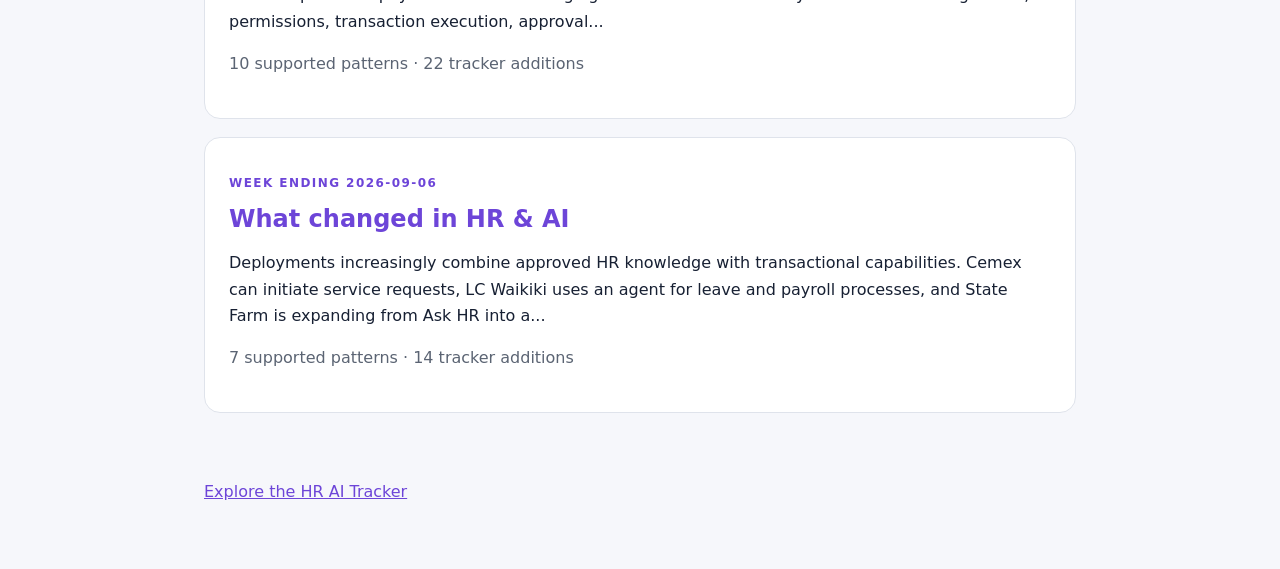
==== commit a9c01897: "Weekly intelligence update — 2026-11-22" ====
--- a/insights/index.html
+++ b/insights/index.html
@@ -14,6 +14,12 @@
     <h1>Weekly HR &amp; AI insights</h1>
     <p class="lede">Concise, source-linked analysis of the most meaningful changes in enterprise HR AI adoption.</p>
     <section class="archive">
+        <article class="archive-card">
+          <p class="eyebrow">WEEK ENDING 2026-11-22</p>
+          <h2><a href="2026-11-22.html">What changed in HR &amp; AI</a></h2>
+          <p>Providence&#x27;s agent spans requisitions, approvals, internal transfers, marketing, and status updates, while Workable customers use coordinated sourcing and screening agents and LinkedIn reports broad adoption of talent-pool management...</p>
+          <p class="archive-meta">11 supported patterns · 31 tracker additions</p>
+        </article>
         <article class="archive-card">
           <p class="eyebrow">WEEK ENDING 2026-11-15</p>
           <h2><a href="2026-11-15.html">What changed in HR &amp; AI</a></h2>
